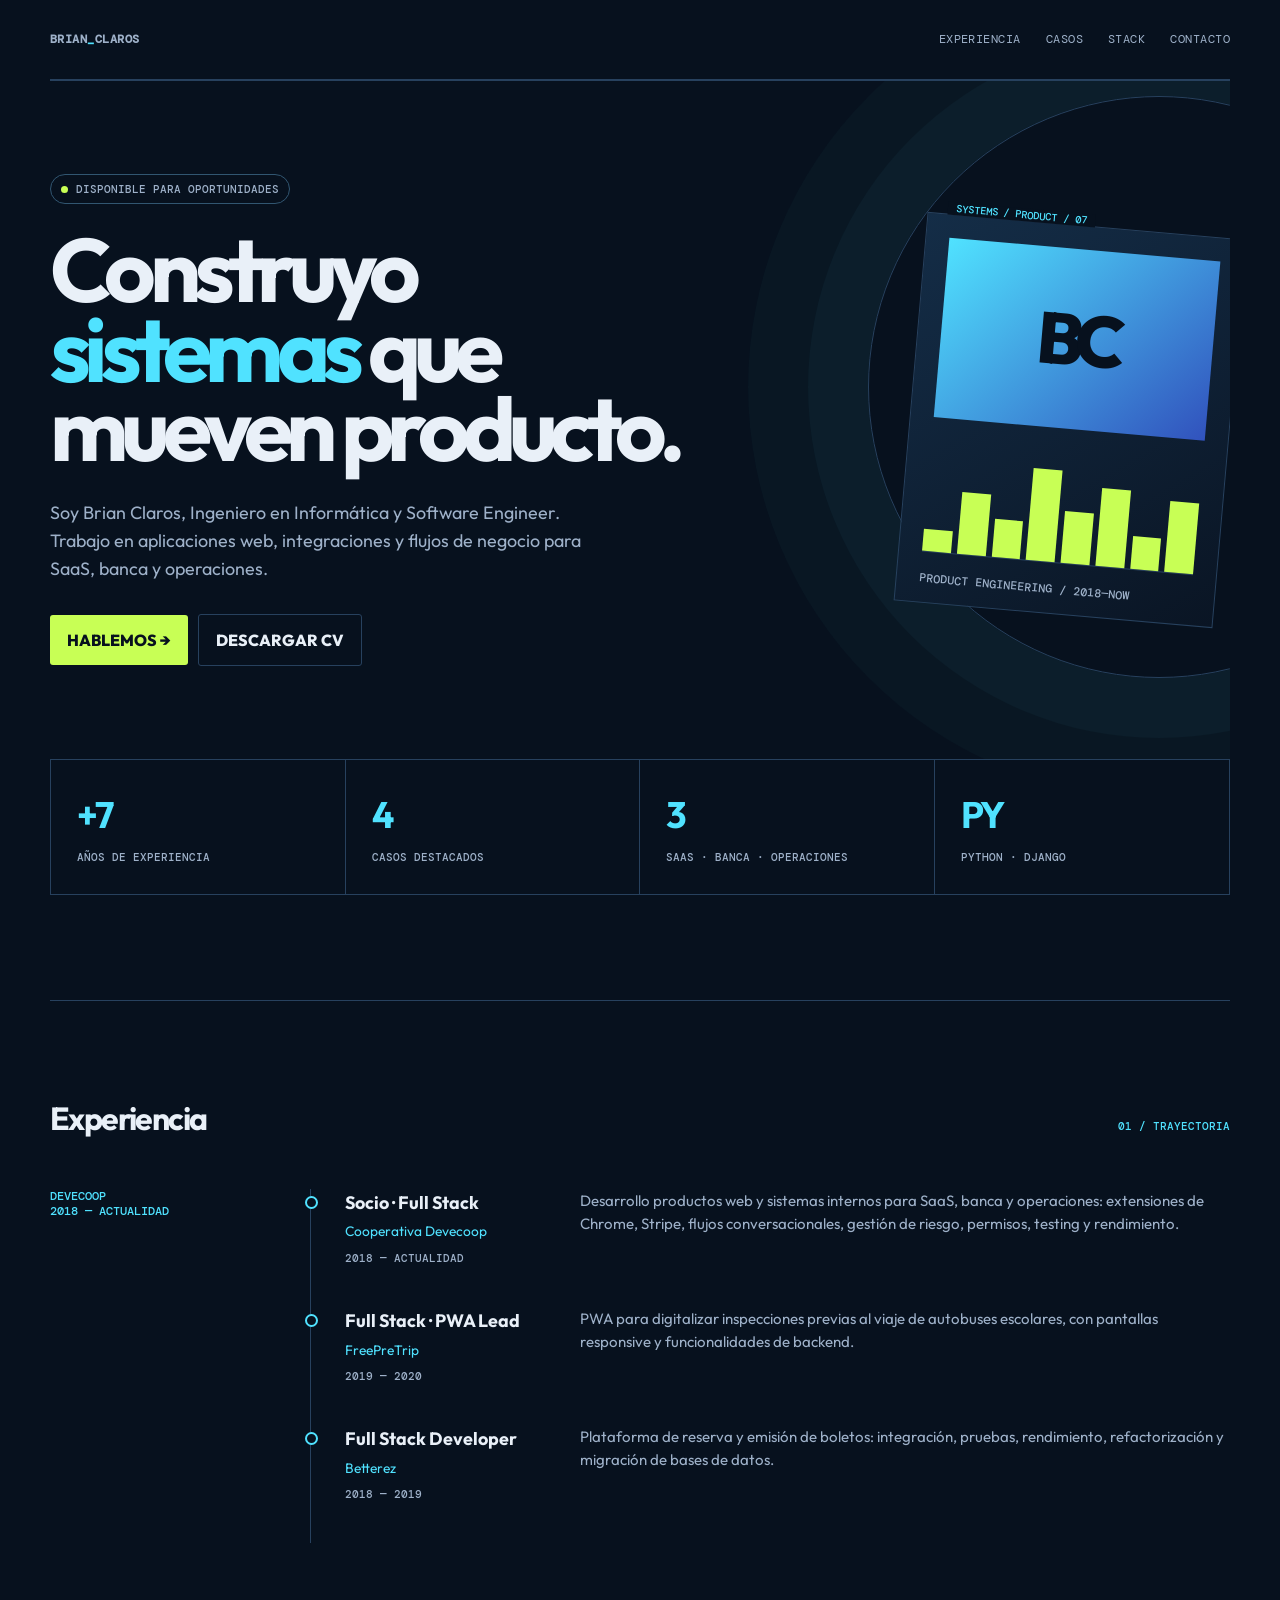
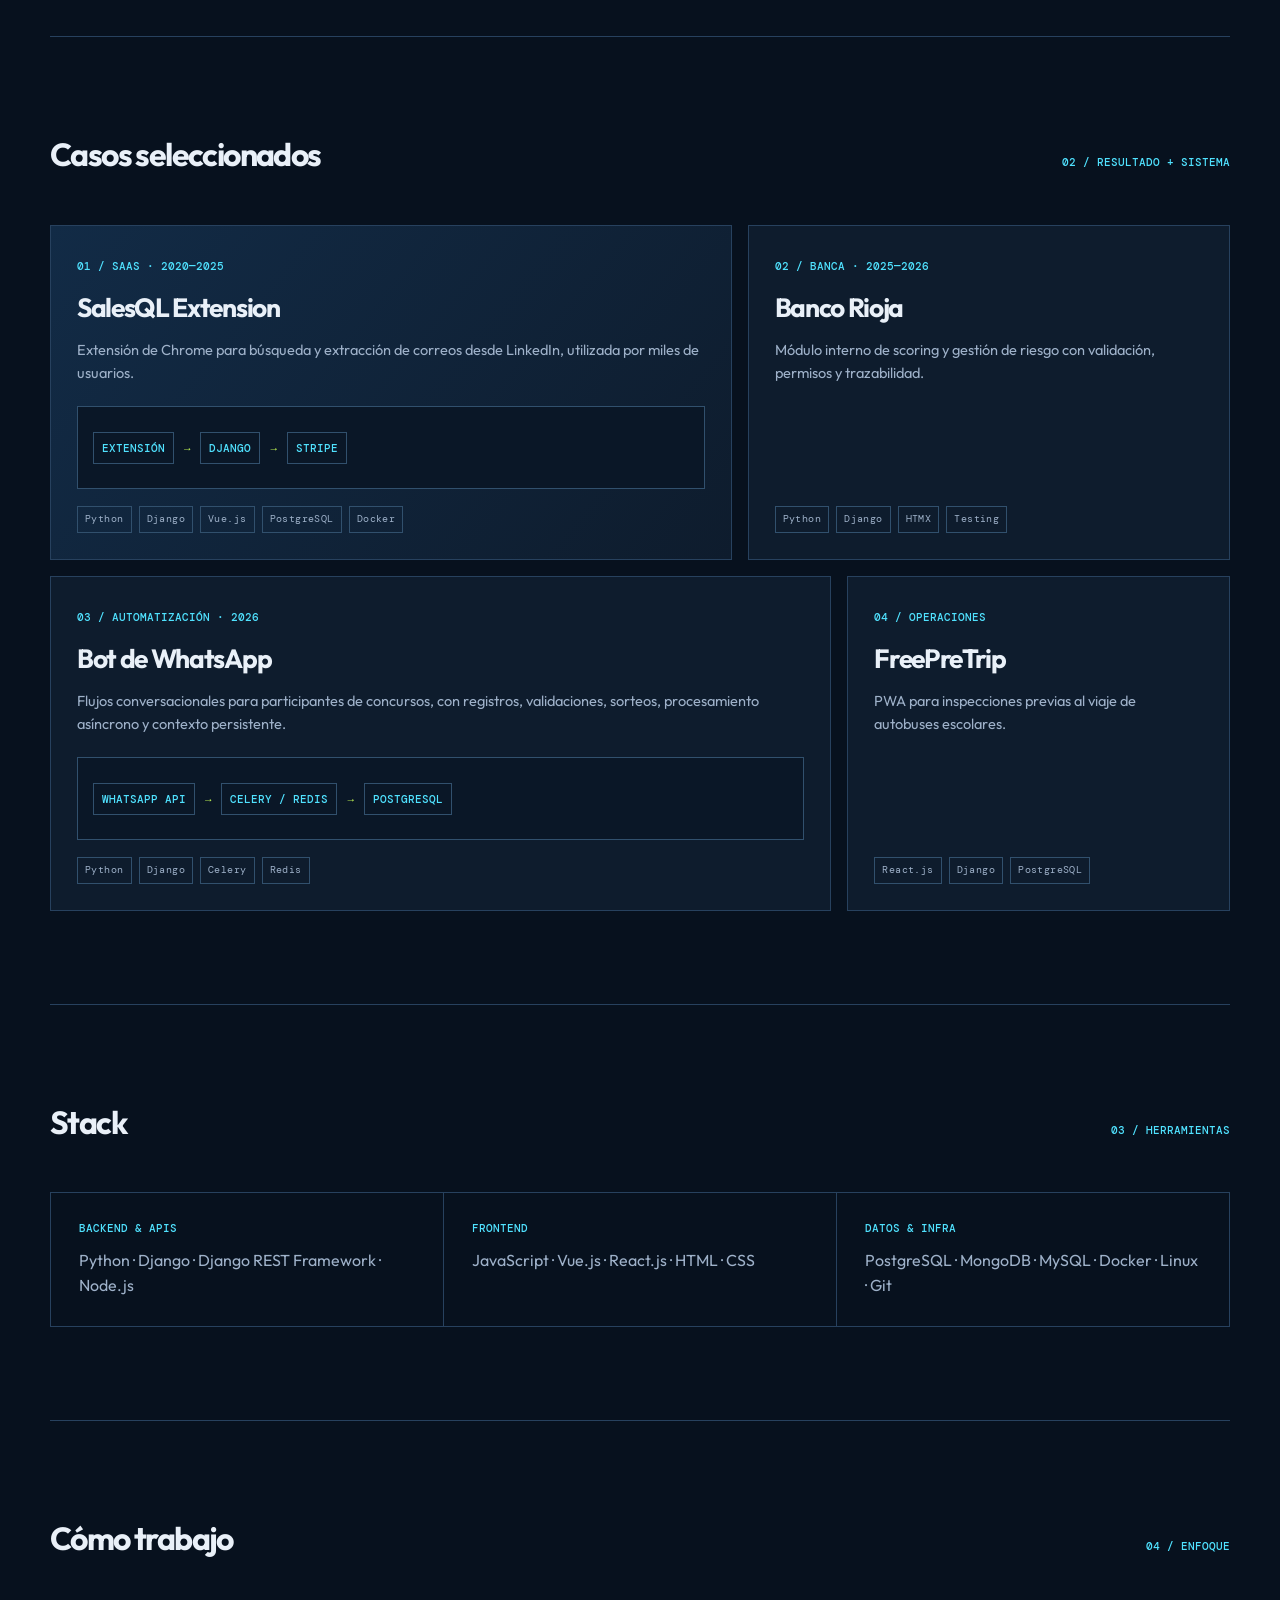
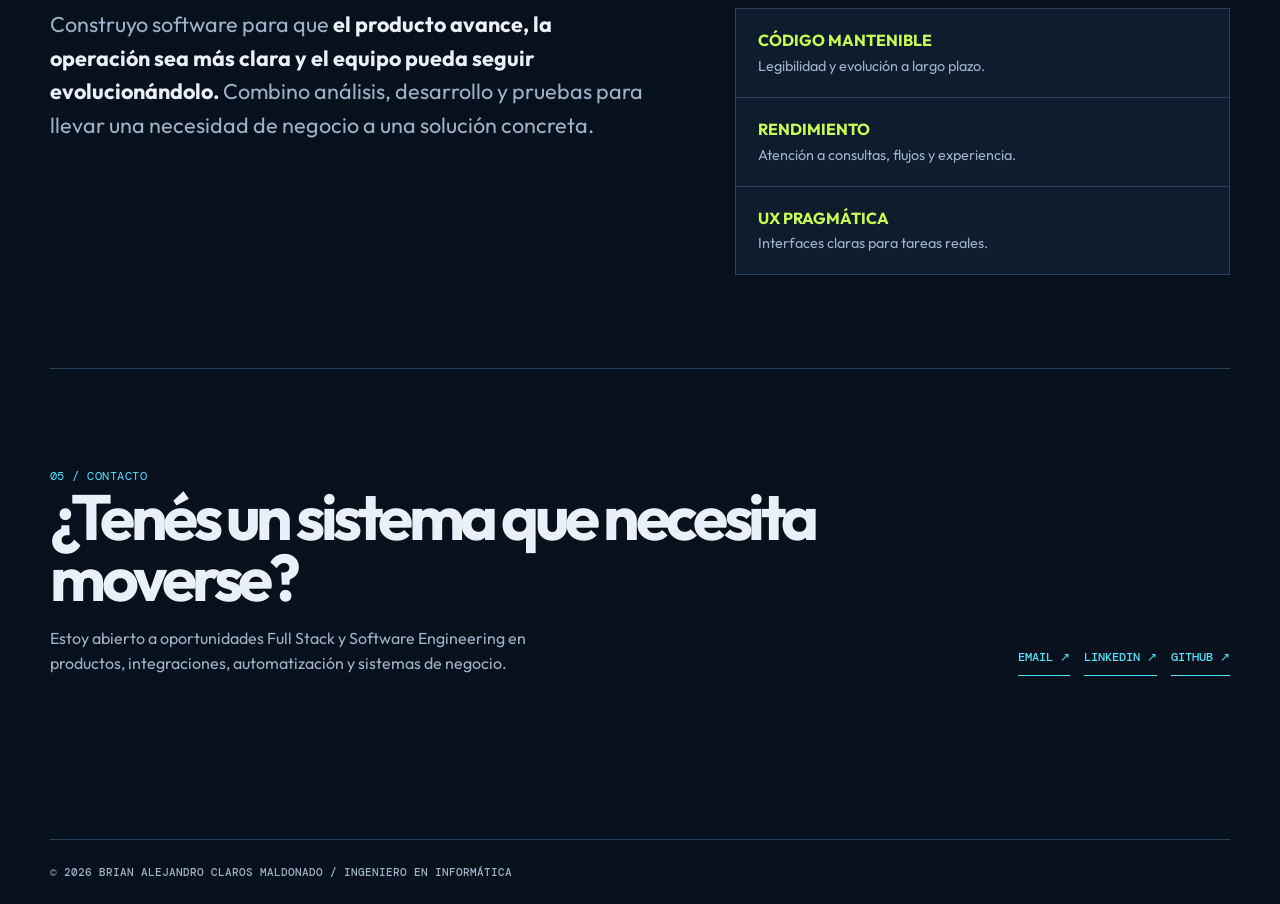
==== index2.html @ 63445cb7 "Agrego variantes de portfolio" ====
<!doctype html>
<html lang="es">
<head>
  <meta charset="utf-8"><meta name="viewport" content="width=device-width,initial-scale=1">
  <title>Brian Claros — Sistemas con intención</title><link rel="icon" href="assets/favicon.svg" type="image/svg+xml">
  <link rel="preconnect" href="https://fonts.googleapis.com"><link rel="preconnect" href="https://fonts.gstatic.com" crossorigin>
  <link href="https://fonts.googleapis.com/css2?family=DM+Mono:wght@400;500&family=Outfit:wght@400;500;600;700;800&display=swap" rel="stylesheet">
  <style>
    :root{--ink:#07111e;--panel:#0e1c2d;--line:#27415e;--paper:#e9f0f8;--muted:#9eb1c9;--blue:#50e2ff;--lime:#c8ff55;--orange:#ff846d}*{box-sizing:border-box}html{scroll-behavior:smooth}body{margin:0;background:var(--ink);color:var(--paper);font-family:Outfit,sans-serif;line-height:1.55}a{color:inherit;text-decoration:none}.wrap{width:min(1180px,calc(100% - 48px));margin:auto}.mono,.nav a,.eyebrow,.tag{font-family:"DM Mono",monospace;letter-spacing:.04em}.nav{height:80px;display:flex;justify-content:space-between;align-items:center;border-bottom:1px solid var(--line)}.logo{font-weight:800;font-size:1.05rem}.logo i{color:var(--blue);font-style:normal}.nav-links{display:flex;gap:25px}.nav a{font-size:.72rem;color:var(--muted)}.nav a:hover{color:var(--blue)}.hero{position:relative;min-height:635px;display:grid;grid-template-columns:1.15fr .85fr;align-items:center;overflow:hidden}.hero:after{content:"";position:absolute;width:580px;height:580px;right:-220px;top:15px;border:1px solid var(--line);border-radius:50%;box-shadow:0 0 0 60px rgba(80,226,255,.035),0 0 0 120px rgba(80,226,255,.025)}.eyebrow{color:var(--blue);font-size:.72rem}.available{display:inline-flex;gap:8px;align-items:center;margin-bottom:25px;padding:7px 10px;border:1px solid #315671;border-radius:99px;font:500 .7rem "DM Mono",monospace;color:var(--muted)}.available b{width:7px;height:7px;border-radius:50%;background:var(--lime)}h1,h2,h3,p{margin:0}h1{max-width:790px;font-size:clamp(3.7rem,7vw,7.2rem);line-height:.89;letter-spacing:-.075em;position:relative;z-index:1}h1 em{font-style:normal;color:var(--blue)}.hero-copy{max-width:545px;margin:31px 0;color:var(--muted);font-size:1.12rem}.hero-art{position:relative;z-index:2;justify-self:end;width:320px;height:390px;border:1px solid var(--line);background:linear-gradient(145deg,#142d47,#0a1524);padding:23px;transform:rotate(5deg)}.hero-art:before{content:"SYSTEMS / PRODUCT / 07";position:absolute;top:-13px;left:19px;background:var(--ink);padding:0 8px;color:var(--blue);font:500 .65rem "DM Mono",monospace}.portrait{height:180px;background:linear-gradient(135deg,#50e2ff,#3152bd);display:grid;place-items:center;color:#07111e;font-size:4.5rem;font-weight:800;letter-spacing:-.12em}.pulse{display:grid;grid-template-columns:repeat(8,1fr);align-items:end;gap:6px;height:110px;margin-top:25px;border-bottom:1px solid var(--line)}.pulse i{display:block;background:var(--lime)}.pulse i:nth-child(1){height:20%}.pulse i:nth-child(2){height:57%}.pulse i:nth-child(3){height:35%}.pulse i:nth-child(4){height:84%}.pulse i:nth-child(5){height:48%}.pulse i:nth-child(6){height:72%}.pulse i:nth-child(7){height:30%}.pulse i:nth-child(8){height:65%}.art-label{margin-top:19px;color:var(--muted);font:500 .72rem "DM Mono",monospace}.button{display:inline-flex;gap:10px;align-items:center;padding:13px 17px;background:var(--lime);color:#07111e;font-weight:800;border-radius:3px}.button.alt{margin-left:10px;background:transparent;color:var(--paper);border:1px solid var(--line)}.metrics{display:grid;grid-template-columns:repeat(4,1fr);border:1px solid var(--line);margin-bottom:105px}.metric{min-height:132px;padding:26px;border-right:1px solid var(--line)}.metric:last-child{border:0}.metric b{display:block;font-size:2.3rem;letter-spacing:-.07em;color:var(--blue)}.metric span{font:500 .68rem "DM Mono",monospace;color:var(--muted)}section{padding:93px 0;border-top:1px solid var(--line)}.section-title{display:flex;justify-content:space-between;align-items:baseline;margin-bottom:45px}.section-title h2{font-size:2rem;letter-spacing:-.05em}.section-title span{color:var(--blue);font:500 .7rem "DM Mono",monospace}.experience{display:grid;grid-template-columns:260px 1fr}.experience-label{font:500 .72rem "DM Mono",monospace;color:var(--blue)}.roles{border-left:1px solid var(--line)}.role{position:relative;display:grid;grid-template-columns:210px 1fr;gap:25px;padding:0 0 42px 34px}.role:before{content:"";position:absolute;width:9px;height:9px;border:2px solid var(--blue);border-radius:50%;background:var(--ink);left:-6px;top:7px}.role h3{font-size:1.12rem}.role small{display:block;margin-top:5px;color:var(--blue);font-size:.86rem}.role time{display:block;margin-top:8px;color:var(--muted);font:500 .68rem "DM Mono",monospace}.role p{color:var(--muted);font-size:.94rem}.projects{display:grid;grid-template-columns:repeat(12,1fr);gap:16px}.project{min-height:330px;padding:26px;border:1px solid var(--line);background:var(--panel);display:flex;flex-direction:column;justify-content:space-between}.project.large{grid-column:span 7;background:linear-gradient(130deg,#122b46,#0e1c2d)}.project.small{grid-column:span 5}.project.wide{grid-column:span 8}.project.narrow{grid-column:span 4}.project-number{color:var(--blue);font:500 .7rem "DM Mono",monospace}.project h3{margin-top:12px;font-size:1.65rem;letter-spacing:-.05em}.project p{margin-top:10px;color:var(--muted);font-size:.91rem}.diagram{margin-top:22px;min-height:83px;padding:15px;border:1px solid #31506d;background:#0a1727;display:flex;align-items:center;gap:10px;color:var(--blue);font:500 .67rem "DM Mono",monospace}.diagram span{padding:8px;border:1px solid #31506d}.diagram b{color:var(--lime)}.tags{display:flex;flex-wrap:wrap;gap:7px;margin-top:17px}.tag{padding:4px 7px;border:1px solid #31506d;color:var(--muted);font-size:.65rem}.stack{display:grid;grid-template-columns:repeat(3,1fr);gap:1px;background:var(--line);border:1px solid var(--line)}.stack article{background:var(--ink);padding:28px}.stack h3{color:var(--blue);font:500 .7rem "DM Mono",monospace}.stack p{margin-top:13px;color:var(--muted)}.approach{display:grid;grid-template-columns:1.1fr .9fr;gap:80px}.approach p{font-size:1.35rem;color:var(--muted)}.approach strong{color:var(--paper)}.principles{display:grid;gap:1px;background:var(--line);border:1px solid var(--line)}.principles div{padding:19px 22px;background:var(--panel)}.principles b{display:block;color:var(--lime)}.principles span{color:var(--muted);font-size:.9rem}.contact{display:grid;grid-template-columns:1fr auto;gap:30px;align-items:end;padding-bottom:70px}.contact h2{font-size:clamp(2.6rem,5vw,4.5rem);line-height:.95;letter-spacing:-.07em}.contact p{max-width:540px;margin-top:18px;color:var(--muted)}.links{display:flex;gap:14px;flex-wrap:wrap}.links a{padding:10px 0;border-bottom:1px solid var(--blue);color:var(--blue);font:500 .74rem "DM Mono",monospace}.footer{padding:25px 0;color:var(--muted);border-top:1px solid var(--line);font:500 .68rem "DM Mono",monospace}@media(max-width:760px){.wrap{width:min(100% - 32px,1180px)}.nav-links a:nth-child(1),.nav-links a:nth-child(3){display:none}.hero{grid-template-columns:1fr;padding:85px 0 65px;min-height:0}.hero-art{display:none}h1{font-size:3.7rem}.metrics{grid-template-columns:1fr 1fr;margin-bottom:65px}.metric:nth-child(2){border-right:0}.metric{min-height:105px;padding:18px}.experience,.approach,.contact{grid-template-columns:1fr;gap:35px}.role{grid-template-columns:1fr;gap:14px}.projects{display:block}.project{margin-bottom:16px;min-height:280px}.stack{grid-template-columns:1fr}.contact{align-items:start}.button.alt{margin-top:10px;margin-left:0}}
  </style>
</head>
<body>
  <header class="wrap nav"><a class="logo" href="#top">BRIAN<i>_</i>CLAROS</a><nav class="nav-links"><a href="#experience">EXPERIENCIA</a><a href="#projects">CASOS</a><a href="#stack">STACK</a><a href="#contact">CONTACTO</a></nav></header>
  <main id="top" class="wrap">
    <section class="hero"><div><div class="available"><b></b>DISPONIBLE PARA OPORTUNIDADES</div><h1>Construyo<br><em>sistemas</em> que<br>mueven producto.</h1><p class="hero-copy">Soy Brian Claros, Ingeniero en Informática y Software Engineer. Trabajo en aplicaciones web, integraciones y flujos de negocio para SaaS, banca y operaciones.</p><a class="button" href="mailto:brian.claros@devecoop.com">HABLEMOS →</a><a class="button alt" href="CV_Brian.pdf" download>DESCARGAR CV</a></div><aside class="hero-art"><div class="portrait">BC</div><div class="pulse"><i></i><i></i><i></i><i></i><i></i><i></i><i></i><i></i></div><p class="art-label">PRODUCT ENGINEERING / 2018—NOW</p></aside></section>
    <div class="metrics"><div class="metric"><b>+7</b><span>AÑOS DE EXPERIENCIA</span></div><div class="metric"><b>4</b><span>CASOS DESTACADOS</span></div><div class="metric"><b>3</b><span>SAAS · BANCA · OPERACIONES</span></div><div class="metric"><b>PY</b><span>PYTHON · DJANGO</span></div></div>
    <section id="experience"><div class="section-title"><h2>Experiencia</h2><span>01 / TRAYECTORIA</span></div><div class="experience"><p class="experience-label">DEVECOOP<br>2018 — ACTUALIDAD</p><div class="roles"><article class="role"><div><h3>Socio · Full Stack</h3><small>Cooperativa Devecoop</small><time>2018 — ACTUALIDAD</time></div><p>Desarrollo productos web y sistemas internos para SaaS, banca y operaciones: extensiones de Chrome, Stripe, flujos conversacionales, gestión de riesgo, permisos, testing y rendimiento.</p></article><article class="role"><div><h3>Full Stack · PWA Lead</h3><small>FreePreTrip</small><time>2019 — 2020</time></div><p>PWA para digitalizar inspecciones previas al viaje de autobuses escolares, con pantallas responsive y funcionalidades de backend.</p></article><article class="role"><div><h3>Full Stack Developer</h3><small>Betterez</small><time>2018 — 2019</time></div><p>Plataforma de reserva y emisión de boletos: integración, pruebas, rendimiento, refactorización y migración de bases de datos.</p></article></div></div></section>
    <section id="projects"><div class="section-title"><h2>Casos seleccionados</h2><span>02 / RESULTADO + SISTEMA</span></div><div class="projects"><article class="project large"><div><span class="project-number">01 / SAAS · 2020—2025</span><h3>SalesQL Extension</h3><p>Extensión de Chrome para búsqueda y extracción de correos desde LinkedIn, utilizada por miles de usuarios.</p><div class="diagram"><span>EXTENSIÓN</span><b>→</b><span>DJANGO</span><b>→</b><span>STRIPE</span></div></div><div class="tags"><span class="tag">Python</span><span class="tag">Django</span><span class="tag">Vue.js</span><span class="tag">PostgreSQL</span><span class="tag">Docker</span></div></article><article class="project small"><div><span class="project-number">02 / BANCA · 2025—2026</span><h3>Banco Rioja</h3><p>Módulo interno de scoring y gestión de riesgo con validación, permisos y trazabilidad.</p></div><div class="tags"><span class="tag">Python</span><span class="tag">Django</span><span class="tag">HTMX</span><span class="tag">Testing</span></div></article><article class="project wide"><div><span class="project-number">03 / AUTOMATIZACIÓN · 2026</span><h3>Bot de WhatsApp</h3><p>Flujos conversacionales para participantes de concursos, con registros, validaciones, sorteos, procesamiento asíncrono y contexto persistente.</p><div class="diagram"><span>WHATSAPP API</span><b>→</b><span>CELERY / REDIS</span><b>→</b><span>POSTGRESQL</span></div></div><div class="tags"><span class="tag">Python</span><span class="tag">Django</span><span class="tag">Celery</span><span class="tag">Redis</span></div></article><article class="project narrow"><div><span class="project-number">04 / OPERACIONES</span><h3>FreePreTrip</h3><p>PWA para inspecciones previas al viaje de autobuses escolares.</p></div><div class="tags"><span class="tag">React.js</span><span class="tag">Django</span><span class="tag">PostgreSQL</span></div></article></div></section>
    <section id="stack"><div class="section-title"><h2>Stack</h2><span>03 / HERRAMIENTAS</span></div><div class="stack"><article><h3>BACKEND &amp; APIS</h3><p>Python · Django · Django REST Framework · Node.js</p></article><article><h3>FRONTEND</h3><p>JavaScript · Vue.js · React.js · HTML · CSS</p></article><article><h3>DATOS &amp; INFRA</h3><p>PostgreSQL · MongoDB · MySQL · Docker · Linux · Git</p></article></div></section>
    <section><div class="section-title"><h2>Cómo trabajo</h2><span>04 / ENFOQUE</span></div><div class="approach"><p>Construyo software para que <strong>el producto avance, la operación sea más clara y el equipo pueda seguir evolucionándolo.</strong> Combino análisis, desarrollo y pruebas para llevar una necesidad de negocio a una solución concreta.</p><div class="principles"><div><b>CÓDIGO MANTENIBLE</b><span>Legibilidad y evolución a largo plazo.</span></div><div><b>RENDIMIENTO</b><span>Atención a consultas, flujos y experiencia.</span></div><div><b>UX PRAGMÁTICA</b><span>Interfaces claras para tareas reales.</span></div></div></div></section>
    <section id="contact"><div class="contact"><div><span class="eyebrow">05 / CONTACTO</span><h2>¿Tenés un sistema que necesita moverse?</h2><p>Estoy abierto a oportunidades Full Stack y Software Engineering en productos, integraciones, automatización y sistemas de negocio.</p></div><div class="links"><a href="mailto:brian.claros@devecoop.com">EMAIL ↗</a><a target="_blank" rel="noopener noreferrer" href="https://www.linkedin.com/in/brian-alejandro-claros-maldonado/">LINKEDIN ↗</a><a target="_blank" rel="noopener noreferrer" href="https://github.com/BrianClaros">GITHUB ↗</a></div></div></section>
  </main><footer class="wrap footer">© 2026 BRIAN ALEJANDRO CLAROS MALDONADO / INGENIERO EN INFORMÁTICA</footer>
</body></html>
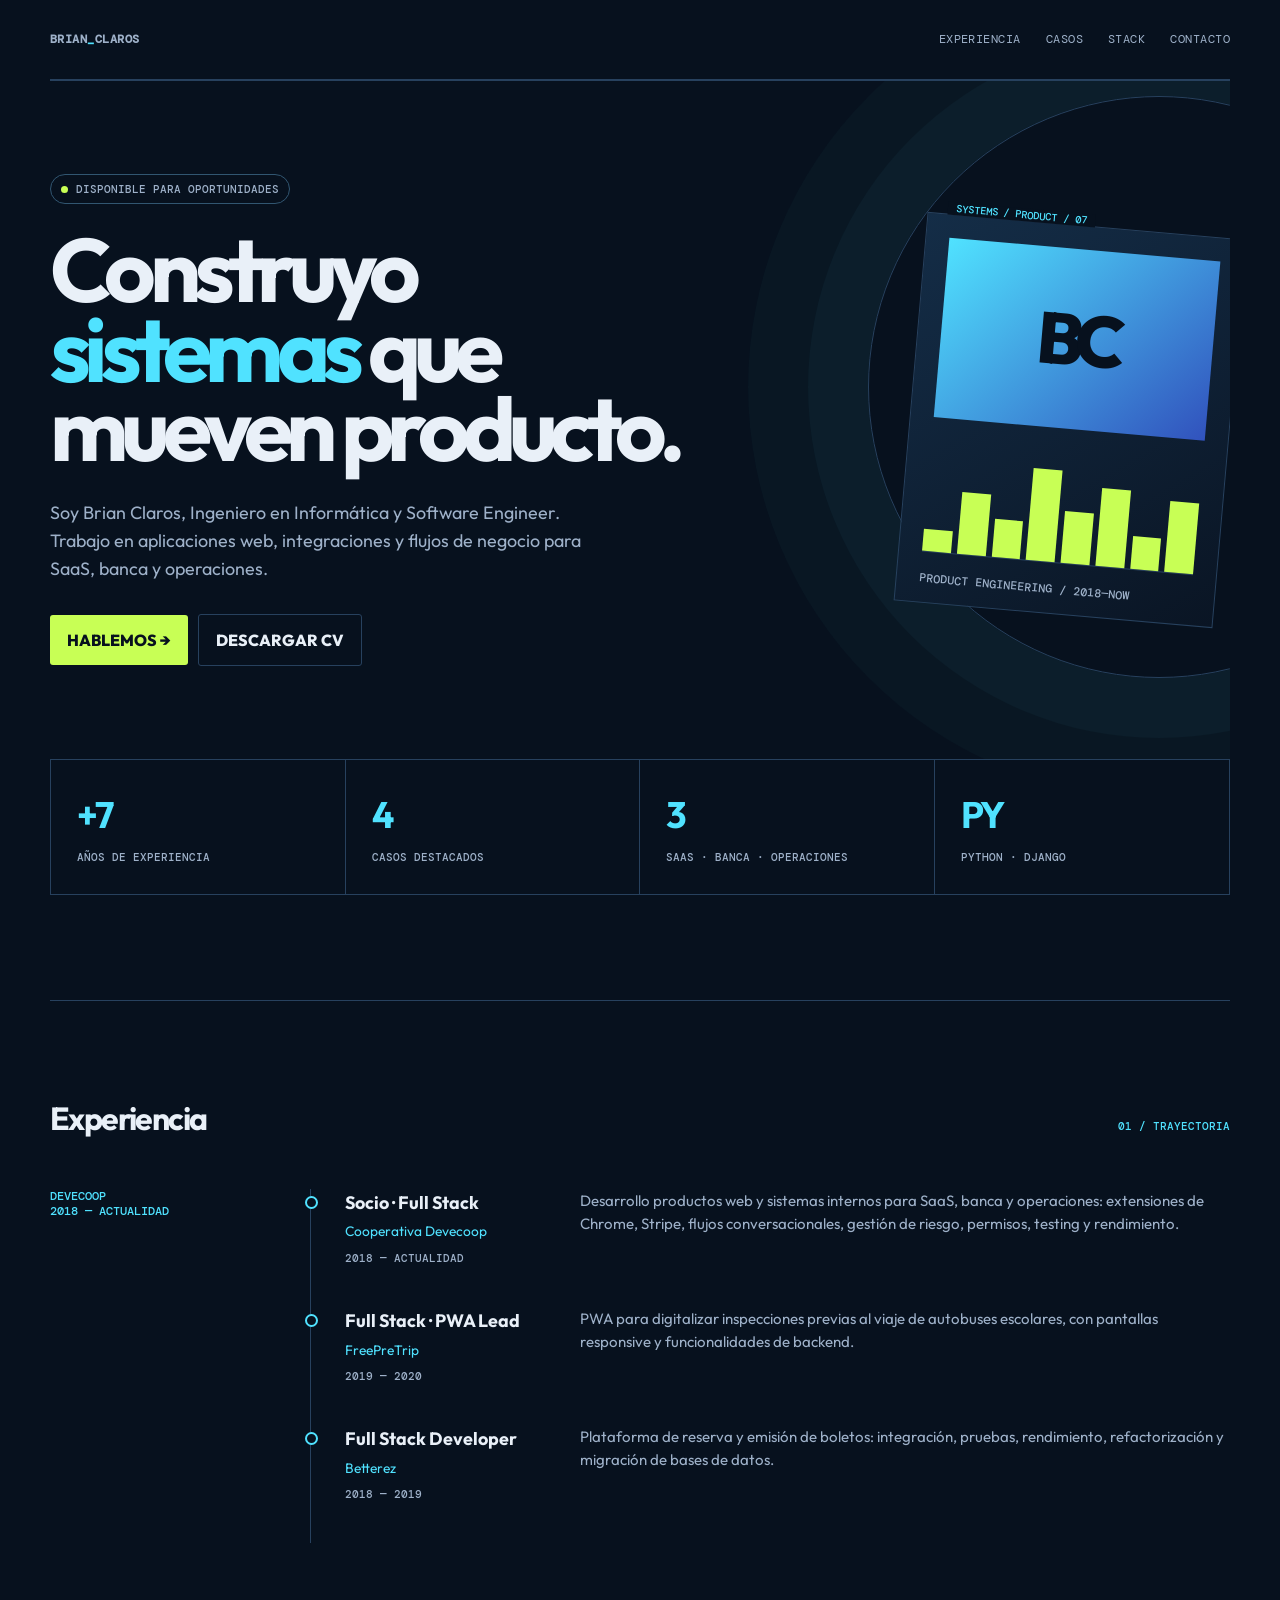
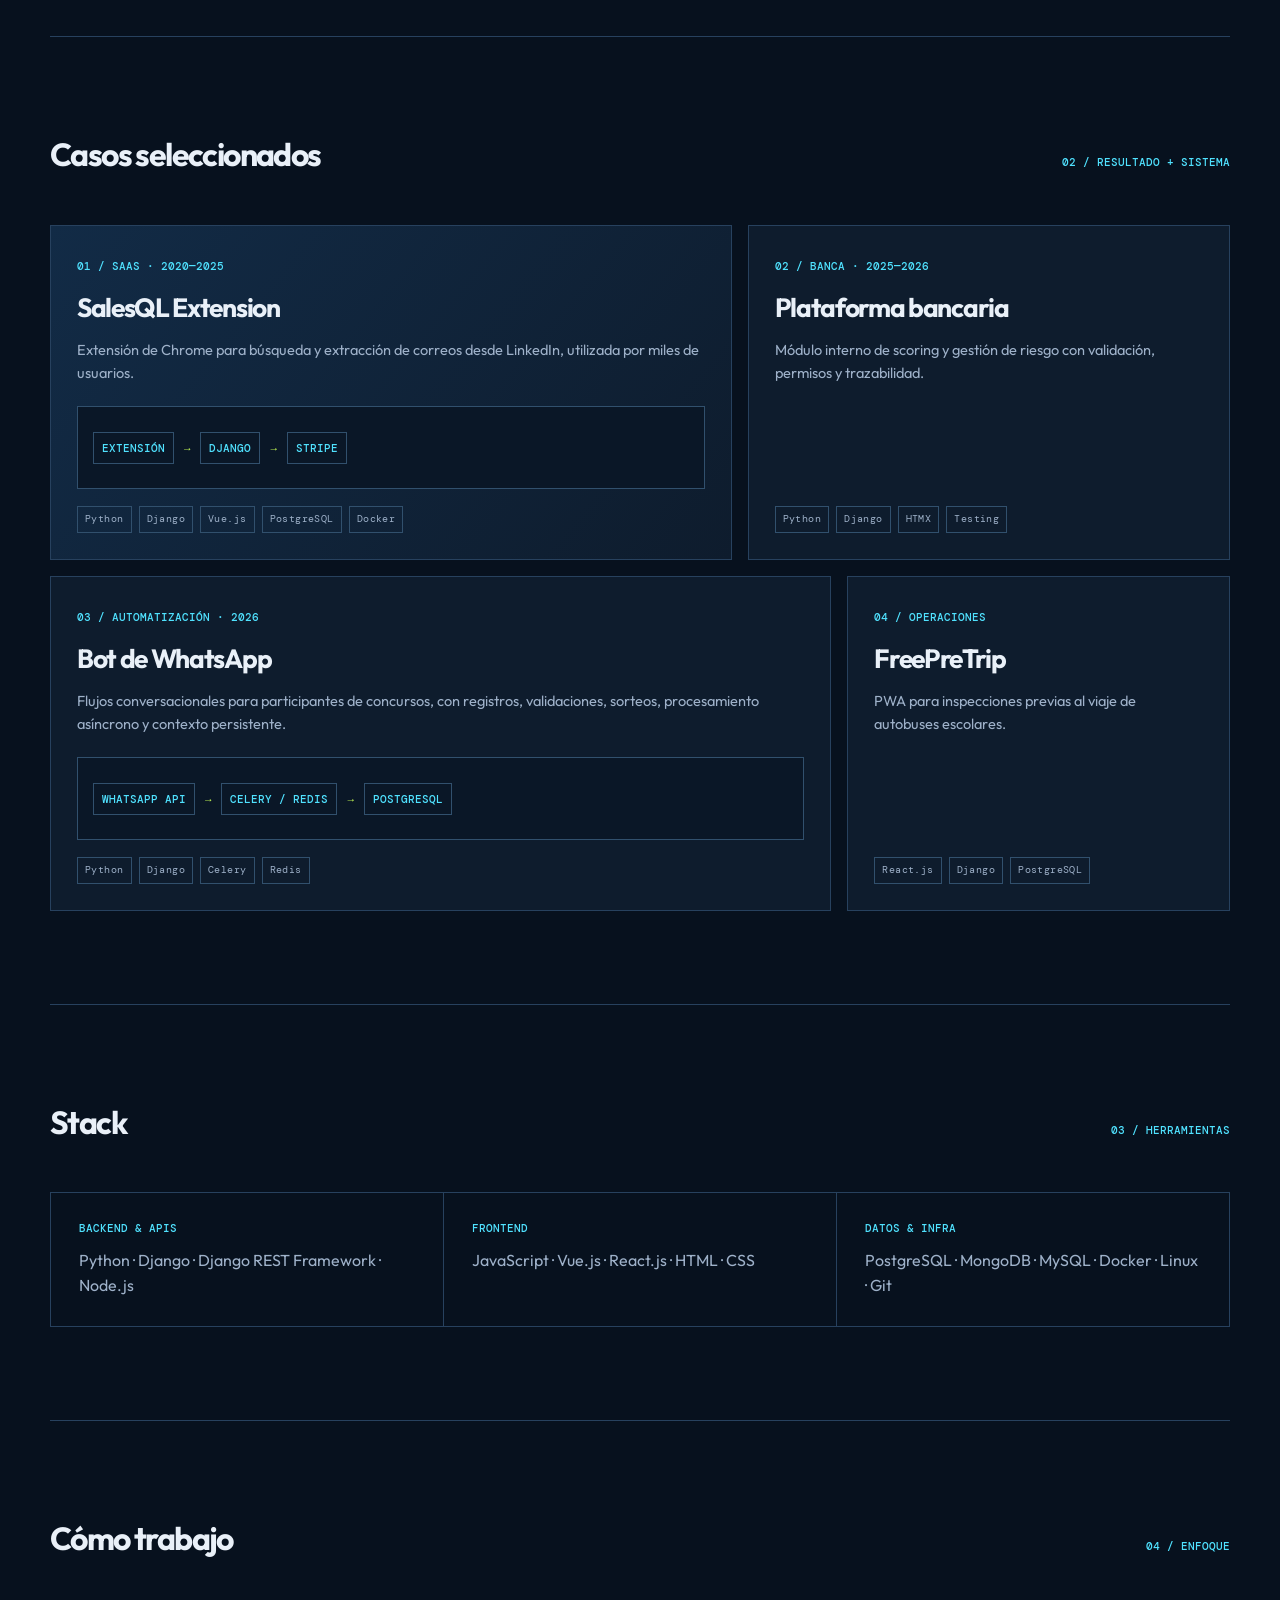
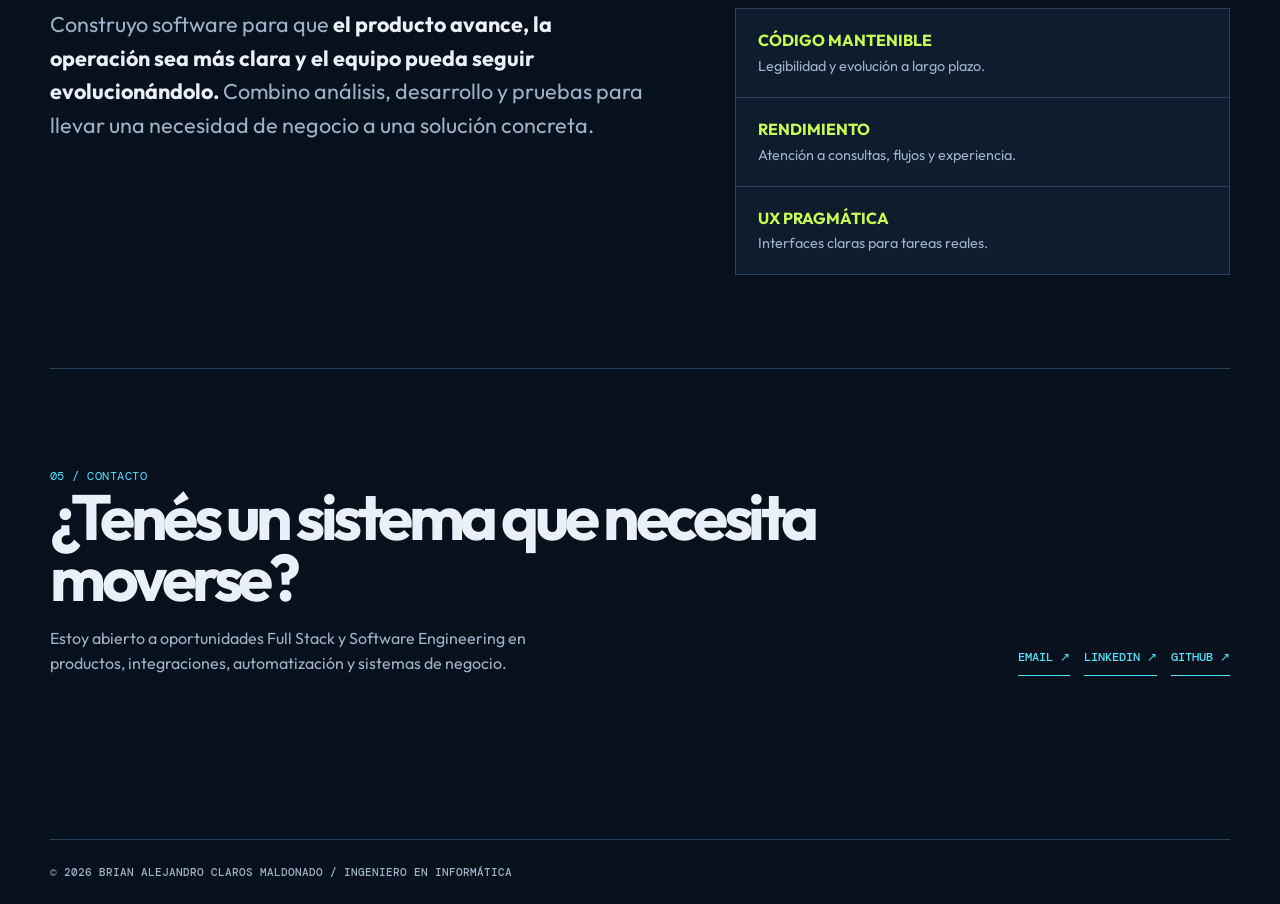
==== commit 1b2b2e2d: "Some changes" ====
--- a/index2.html
+++ b/index2.html
@@ -15,7 +15,7 @@
     <section class="hero"><div><div class="available"><b></b>DISPONIBLE PARA OPORTUNIDADES</div><h1>Construyo<br><em>sistemas</em> que<br>mueven producto.</h1><p class="hero-copy">Soy Brian Claros, Ingeniero en Informática y Software Engineer. Trabajo en aplicaciones web, integraciones y flujos de negocio para SaaS, banca y operaciones.</p><a class="button" href="mailto:brian.claros@devecoop.com">HABLEMOS →</a><a class="button alt" href="CV_Brian.pdf" download>DESCARGAR CV</a></div><aside class="hero-art"><div class="portrait">BC</div><div class="pulse"><i></i><i></i><i></i><i></i><i></i><i></i><i></i><i></i></div><p class="art-label">PRODUCT ENGINEERING / 2018—NOW</p></aside></section>
     <div class="metrics"><div class="metric"><b>+7</b><span>AÑOS DE EXPERIENCIA</span></div><div class="metric"><b>4</b><span>CASOS DESTACADOS</span></div><div class="metric"><b>3</b><span>SAAS · BANCA · OPERACIONES</span></div><div class="metric"><b>PY</b><span>PYTHON · DJANGO</span></div></div>
     <section id="experience"><div class="section-title"><h2>Experiencia</h2><span>01 / TRAYECTORIA</span></div><div class="experience"><p class="experience-label">DEVECOOP<br>2018 — ACTUALIDAD</p><div class="roles"><article class="role"><div><h3>Socio · Full Stack</h3><small>Cooperativa Devecoop</small><time>2018 — ACTUALIDAD</time></div><p>Desarrollo productos web y sistemas internos para SaaS, banca y operaciones: extensiones de Chrome, Stripe, flujos conversacionales, gestión de riesgo, permisos, testing y rendimiento.</p></article><article class="role"><div><h3>Full Stack · PWA Lead</h3><small>FreePreTrip</small><time>2019 — 2020</time></div><p>PWA para digitalizar inspecciones previas al viaje de autobuses escolares, con pantallas responsive y funcionalidades de backend.</p></article><article class="role"><div><h3>Full Stack Developer</h3><small>Betterez</small><time>2018 — 2019</time></div><p>Plataforma de reserva y emisión de boletos: integración, pruebas, rendimiento, refactorización y migración de bases de datos.</p></article></div></div></section>
-    <section id="projects"><div class="section-title"><h2>Casos seleccionados</h2><span>02 / RESULTADO + SISTEMA</span></div><div class="projects"><article class="project large"><div><span class="project-number">01 / SAAS · 2020—2025</span><h3>SalesQL Extension</h3><p>Extensión de Chrome para búsqueda y extracción de correos desde LinkedIn, utilizada por miles de usuarios.</p><div class="diagram"><span>EXTENSIÓN</span><b>→</b><span>DJANGO</span><b>→</b><span>STRIPE</span></div></div><div class="tags"><span class="tag">Python</span><span class="tag">Django</span><span class="tag">Vue.js</span><span class="tag">PostgreSQL</span><span class="tag">Docker</span></div></article><article class="project small"><div><span class="project-number">02 / BANCA · 2025—2026</span><h3>Banco Rioja</h3><p>Módulo interno de scoring y gestión de riesgo con validación, permisos y trazabilidad.</p></div><div class="tags"><span class="tag">Python</span><span class="tag">Django</span><span class="tag">HTMX</span><span class="tag">Testing</span></div></article><article class="project wide"><div><span class="project-number">03 / AUTOMATIZACIÓN · 2026</span><h3>Bot de WhatsApp</h3><p>Flujos conversacionales para participantes de concursos, con registros, validaciones, sorteos, procesamiento asíncrono y contexto persistente.</p><div class="diagram"><span>WHATSAPP API</span><b>→</b><span>CELERY / REDIS</span><b>→</b><span>POSTGRESQL</span></div></div><div class="tags"><span class="tag">Python</span><span class="tag">Django</span><span class="tag">Celery</span><span class="tag">Redis</span></div></article><article class="project narrow"><div><span class="project-number">04 / OPERACIONES</span><h3>FreePreTrip</h3><p>PWA para inspecciones previas al viaje de autobuses escolares.</p></div><div class="tags"><span class="tag">React.js</span><span class="tag">Django</span><span class="tag">PostgreSQL</span></div></article></div></section>
+    <section id="projects"><div class="section-title"><h2>Casos seleccionados</h2><span>02 / RESULTADO + SISTEMA</span></div><div class="projects"><article class="project large"><div><span class="project-number">01 / SAAS · 2020—2025</span><h3>SalesQL Extension</h3><p>Extensión de Chrome para búsqueda y extracción de correos desde LinkedIn, utilizada por miles de usuarios.</p><div class="diagram"><span>EXTENSIÓN</span><b>→</b><span>DJANGO</span><b>→</b><span>STRIPE</span></div></div><div class="tags"><span class="tag">Python</span><span class="tag">Django</span><span class="tag">Vue.js</span><span class="tag">PostgreSQL</span><span class="tag">Docker</span></div></article><article class="project small"><div><span class="project-number">02 / BANCA · 2025—2026</span><h3>Plataforma bancaria</h3><p>Módulo interno de scoring y gestión de riesgo con validación, permisos y trazabilidad.</p></div><div class="tags"><span class="tag">Python</span><span class="tag">Django</span><span class="tag">HTMX</span><span class="tag">Testing</span></div></article><article class="project wide"><div><span class="project-number">03 / AUTOMATIZACIÓN · 2026</span><h3>Bot de WhatsApp</h3><p>Flujos conversacionales para participantes de concursos, con registros, validaciones, sorteos, procesamiento asíncrono y contexto persistente.</p><div class="diagram"><span>WHATSAPP API</span><b>→</b><span>CELERY / REDIS</span><b>→</b><span>POSTGRESQL</span></div></div><div class="tags"><span class="tag">Python</span><span class="tag">Django</span><span class="tag">Celery</span><span class="tag">Redis</span></div></article><article class="project narrow"><div><span class="project-number">04 / OPERACIONES</span><h3>FreePreTrip</h3><p>PWA para inspecciones previas al viaje de autobuses escolares.</p></div><div class="tags"><span class="tag">React.js</span><span class="tag">Django</span><span class="tag">PostgreSQL</span></div></article></div></section>
     <section id="stack"><div class="section-title"><h2>Stack</h2><span>03 / HERRAMIENTAS</span></div><div class="stack"><article><h3>BACKEND &amp; APIS</h3><p>Python · Django · Django REST Framework · Node.js</p></article><article><h3>FRONTEND</h3><p>JavaScript · Vue.js · React.js · HTML · CSS</p></article><article><h3>DATOS &amp; INFRA</h3><p>PostgreSQL · MongoDB · MySQL · Docker · Linux · Git</p></article></div></section>
     <section><div class="section-title"><h2>Cómo trabajo</h2><span>04 / ENFOQUE</span></div><div class="approach"><p>Construyo software para que <strong>el producto avance, la operación sea más clara y el equipo pueda seguir evolucionándolo.</strong> Combino análisis, desarrollo y pruebas para llevar una necesidad de negocio a una solución concreta.</p><div class="principles"><div><b>CÓDIGO MANTENIBLE</b><span>Legibilidad y evolución a largo plazo.</span></div><div><b>RENDIMIENTO</b><span>Atención a consultas, flujos y experiencia.</span></div><div><b>UX PRAGMÁTICA</b><span>Interfaces claras para tareas reales.</span></div></div></div></section>
     <section id="contact"><div class="contact"><div><span class="eyebrow">05 / CONTACTO</span><h2>¿Tenés un sistema que necesita moverse?</h2><p>Estoy abierto a oportunidades Full Stack y Software Engineering en productos, integraciones, automatización y sistemas de negocio.</p></div><div class="links"><a href="mailto:brian.claros@devecoop.com">EMAIL ↗</a><a target="_blank" rel="noopener noreferrer" href="https://www.linkedin.com/in/brian-alejandro-claros-maldonado/">LINKEDIN ↗</a><a target="_blank" rel="noopener noreferrer" href="https://github.com/BrianClaros">GITHUB ↗</a></div></div></section>
